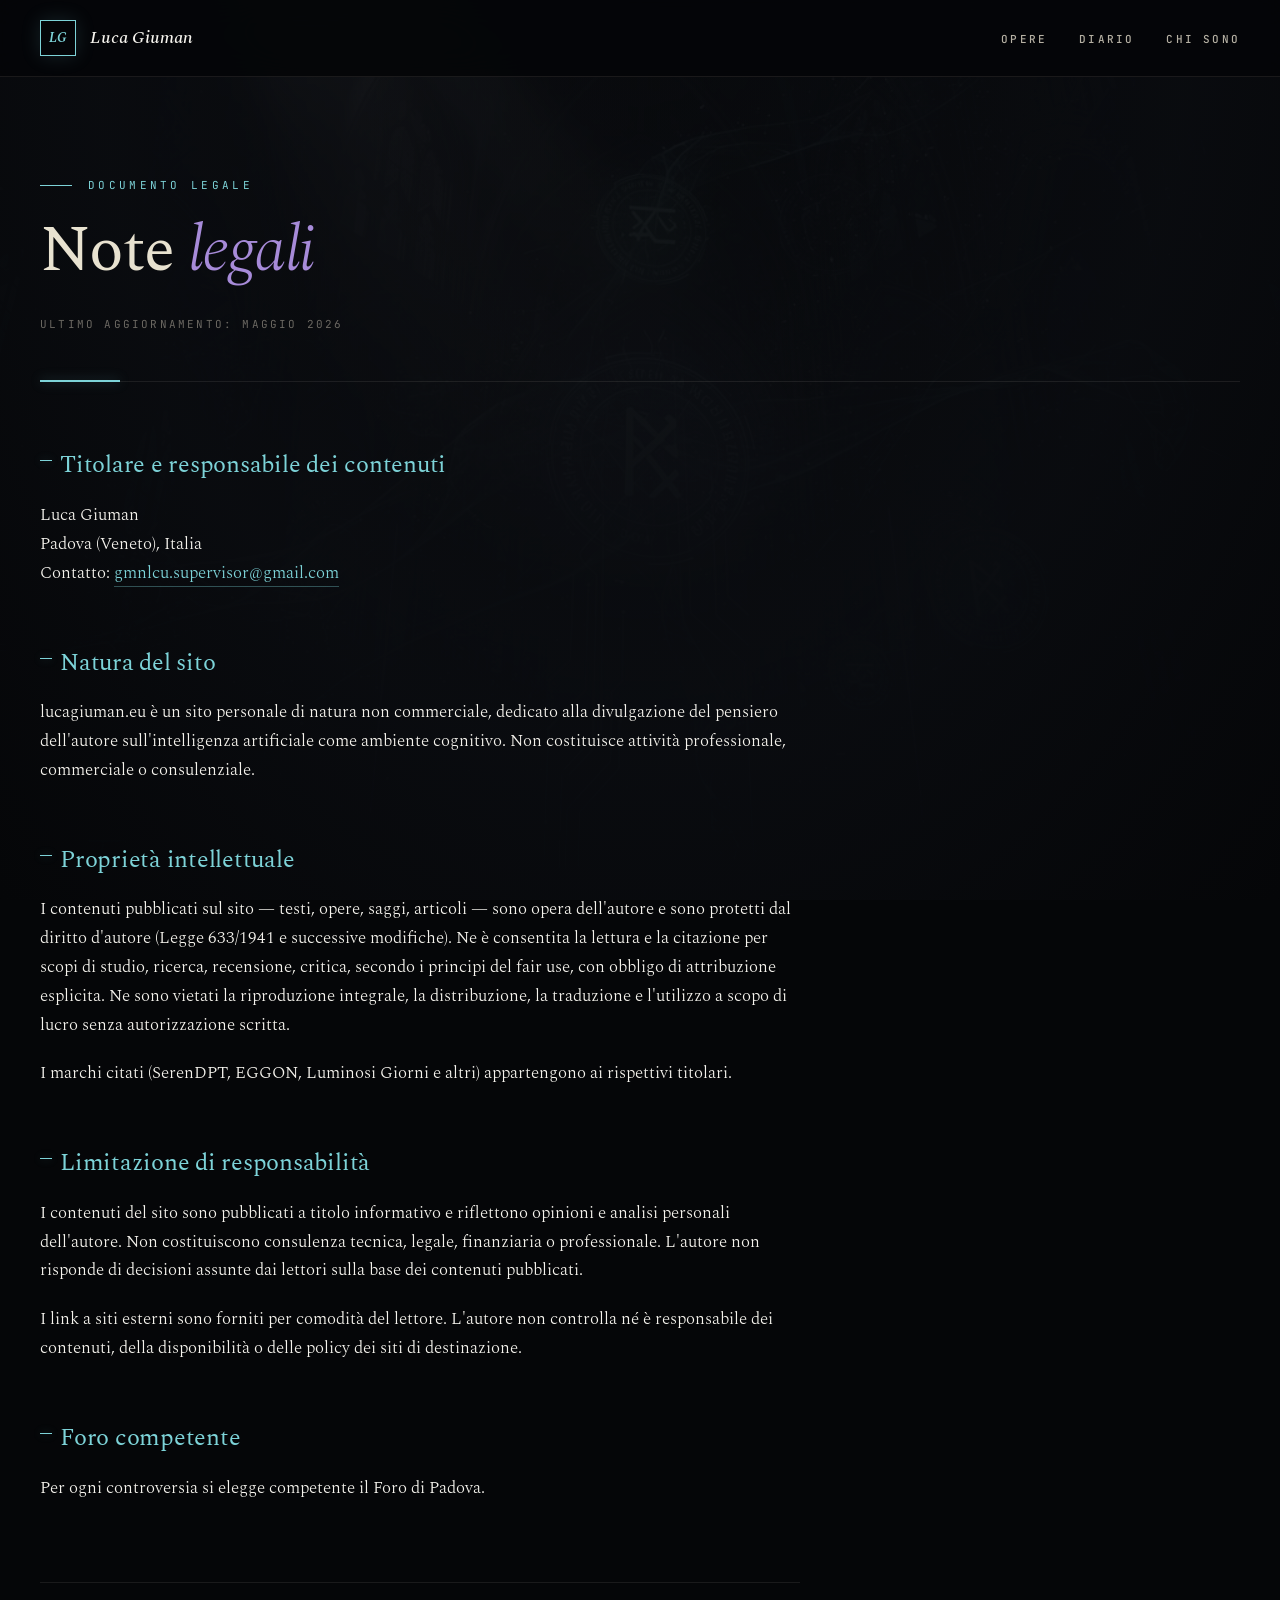
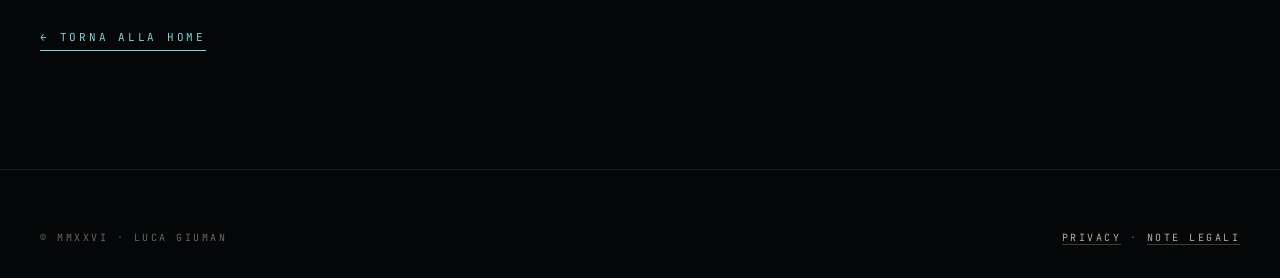
==== note-legali/index.html @ 7ae71846 "Initial deploy" ====
<!DOCTYPE html>
<html lang="it">
<head>
<meta charset="UTF-8">
<meta name="viewport" content="width=device-width, initial-scale=1.0">
<title>Note <em>legali</em> — Luca Giuman</title>
<meta name="description" content="Documento legale — Note <em>legali</em> del sito personale di Luca Giuman.">
<meta name="robots" content="index, follow">
<link rel="canonical" href="https://lucagiuman.eu/note-legali/">

<meta property="og:type" content="article">
<meta property="og:url" content="https://lucagiuman.eu/note-legali/">
<meta property="og:title" content="Note <em>legali</em> — Luca Giuman">
<meta property="og:description" content="Documento legale — Note <em>legali</em> del sito personale di Luca Giuman.">
<meta property="og:image" content="https://lucagiuman.eu/assets/og-image.png">
<meta property="og:locale" content="it_IT">
<meta property="og:site_name" content="Luca Giuman">

<meta name="twitter:card" content="summary_large_image">
<meta name="twitter:title" content="Note <em>legali</em> — Luca Giuman">
<meta name="twitter:description" content="Documento legale — Note <em>legali</em> del sito personale di Luca Giuman.">
<meta name="twitter:image" content="https://lucagiuman.eu/assets/og-image.png">

<link rel="icon" type="image/x-icon" href="/assets/favicon.ico">
<link rel="icon" type="image/png" sizes="16x16" href="/assets/favicon-16x16.png">
<link rel="icon" type="image/png" sizes="32x32" href="/assets/favicon-32x32.png">
<link rel="apple-touch-icon" sizes="180x180" href="/assets/apple-touch-icon.png">

<link rel="preconnect" href="https://fonts.googleapis.com">
<link rel="preconnect" href="https://fonts.gstatic.com" crossorigin>
<link href="https://fonts.googleapis.com/css2?family=Spectral:ital,wght@0,300;0,400;0,500;0,600;1,300;1,400&family=Inter:wght@300;400;500&family=JetBrains+Mono:wght@400;500&display=swap" rel="stylesheet">

<style>
  :root {
    --bg-deepest: #050608;
    --bg: #0A0C10;
    --text: #F5F3ED;
    --text-muted: #B5B0A3;
    --text-faint: #6B6862;
    --text-faintest: #3D3B36;
    --border: rgba(180, 175, 160, 0.12);
    --border-strong: rgba(180, 175, 160, 0.25);
    --accent-cyan: #7DD3D8;
    --accent-violet: #A78BD9;
    --accent-cyan-dim: rgba(125, 211, 216, 0.35);
    --accent-violet-dim: rgba(167, 139, 217, 0.3);
    --moonlight: #E8E2D0;
    --serif: 'Spectral', Georgia, serif;
    --sans: 'Inter', -apple-system, BlinkMacSystemFont, sans-serif;
    --mono: 'JetBrains Mono', monospace;
    --max-width: 1320px;
  }
  * { box-sizing: border-box; margin: 0; padding: 0; }
  html { scroll-behavior: smooth; }
  body {
    font-family: var(--sans);
    background: var(--bg-deepest);
    color: var(--text);
    line-height: 1.6;
    font-weight: 400;
    -webkit-font-smoothing: antialiased;
    overflow-x: hidden;
    position: relative;
    min-height: 100vh;
  }
  .bg-image {
    position: fixed;
    top: 0; left: 0; right: 0; bottom: 0;
    background-image: url("/assets/sfondo.jpg");
    background-size: cover;
    background-position: center;
    background-attachment: fixed;
    z-index: 0;
    opacity: 0.4;
    filter: contrast(0.95) brightness(0.8);
  }
  .bg-veil {
    position: fixed;
    top: 0; left: 0; right: 0; bottom: 0;
    background:
      radial-gradient(ellipse at top, rgba(10,12,16,0.4) 0%, rgba(10,12,16,0.9) 60%, rgba(5,6,8,0.97) 100%),
      linear-gradient(180deg, rgba(5,6,8,0.5) 0%, rgba(5,6,8,0.8) 100%);
    z-index: 1;
    pointer-events: none;
  }
  header, main { position: relative; z-index: 10; }
  header {
    position: sticky;
    top: 0;
    z-index: 100;
    background: rgba(5,6,8,0.92);
    backdrop-filter: blur(16px) saturate(140%);
    border-bottom: 1px solid var(--border);
  }
  .header-inner {
    max-width: var(--max-width);
    margin: 0 auto;
    padding: 20px 40px;
    display: flex;
    justify-content: space-between;
    align-items: center;
  }
  .brand {
    font-family: var(--serif);
    font-size: 18px;
    font-weight: 500;
    cursor: pointer;
    text-decoration: none;
    color: var(--text);
    display: flex;
    align-items: center;
    font-style: italic;
  }
  .brand-mark {
    display: inline-flex;
    width: 36px;
    height: 36px;
    background: transparent;
    border: 1px solid var(--accent-cyan);
    color: var(--accent-cyan);
    text-align: center;
    align-items: center;
    justify-content: center;
    font-family: var(--serif);
    font-size: 14px;
    font-weight: 600;
    font-style: italic;
    margin-right: 14px;
    box-shadow: 0 0 20px rgba(125, 211, 216, 0.15);
  }
  nav ul {
    list-style: none;
    display: flex;
    gap: 32px;
    align-items: center;
  }
  nav a {
    font-family: var(--mono);
    font-size: 11px;
    color: var(--text-muted);
    text-decoration: none;
    font-weight: 500;
    text-transform: uppercase;
    letter-spacing: 0.2em;
    transition: color 0.3s;
  }
  nav a:hover, nav a.current { color: var(--accent-cyan); }
  .container {
    max-width: var(--max-width);
    margin: 0 auto;
    padding: 0 40px;
  }
  .legal-page {
    padding: 100px 0 120px;
    min-height: calc(100vh - 200px);
  }
  .legal-header {
    padding-bottom: 48px;
    margin-bottom: 64px;
    border-bottom: 1px solid var(--border);
    position: relative;
  }
  .legal-header::after {
    content: '';
    position: absolute;
    bottom: -1px;
    left: 0;
    width: 80px;
    height: 2px;
    background: var(--accent-cyan);
    box-shadow: 0 0 12px var(--accent-cyan-dim);
  }
  .section-eyebrow {
    font-family: var(--mono);
    font-size: 11px;
    text-transform: uppercase;
    letter-spacing: 0.3em;
    color: var(--accent-cyan);
    display: flex;
    align-items: center;
    gap: 16px;
    margin-bottom: 24px;
  }
  .section-eyebrow::before {
    content: '';
    width: 32px;
    height: 1px;
    background: var(--accent-cyan);
  }
  h1.legal-title {
    font-family: var(--serif);
    font-size: clamp(40px, 5vw, 72px);
    font-weight: 400;
    letter-spacing: -0.025em;
    line-height: 1.02;
    color: var(--moonlight);
  }
  h1.legal-title em {
    font-style: italic;
    font-weight: 300;
    color: var(--accent-violet);
  }
  .legal-update {
    font-family: var(--mono);
    font-size: 11px;
    text-transform: uppercase;
    letter-spacing: 0.2em;
    color: var(--text-faint);
    margin-top: 32px;
  }
  .legal-content {
    max-width: 760px;
  }
  .legal-content h2 {
    font-family: var(--serif);
    font-size: 24px;
    font-weight: 400;
    color: var(--accent-cyan);
    margin: 56px 0 16px;
    letter-spacing: -0.01em;
    padding-left: 20px;
    position: relative;
  }
  .legal-content h2:first-of-type { margin-top: 0; }
  .legal-content h2::before {
    content: '';
    position: absolute;
    left: 0;
    top: 14px;
    width: 12px;
    height: 1px;
    background: var(--accent-cyan);
    box-shadow: 0 0 8px var(--accent-cyan-dim);
  }
  .legal-content p {
    font-family: var(--serif);
    font-size: 17px;
    line-height: 1.7;
    margin-bottom: 20px;
    color: var(--text);
    font-weight: 300;
  }
  .legal-content a {
    color: var(--accent-cyan);
    text-decoration: none;
    border-bottom: 1px solid var(--accent-cyan-dim);
    transition: all 0.3s;
  }
  .legal-content a:hover {
    border-bottom-color: var(--accent-cyan);
  }
  .legal-back {
    margin-top: 80px;
    padding-top: 40px;
    border-top: 1px solid var(--border);
  }
  .legal-back a {
    font-family: var(--mono);
    font-size: 11px;
    text-transform: uppercase;
    letter-spacing: 0.25em;
    color: var(--accent-cyan);
    text-decoration: none;
    padding-bottom: 6px;
    border-bottom: 1px solid var(--accent-cyan);
  }
  footer {
    background: var(--bg-deepest);
    padding: 60px 0 32px;
    border-top: 1px solid var(--border);
    position: relative;
    z-index: 10;
  }
  .footer-inner {
    max-width: var(--max-width);
    margin: 0 auto;
    padding: 0 40px;
    display: flex;
    justify-content: space-between;
    flex-wrap: wrap;
    gap: 16px;
    font-family: var(--mono);
    font-size: 10px;
    text-transform: uppercase;
    letter-spacing: 0.25em;
    color: var(--text-faint);
  }
  .footer-inner a {
    color: var(--text-muted);
    text-decoration: none;
    border-bottom: 1px solid var(--text-faintest);
  }
  .footer-inner a:hover { color: var(--accent-cyan); }
  .skip-link {
    position: absolute;
    top: -100px;
    left: 0;
    background: var(--bg-deepest);
    color: var(--accent-cyan);
    padding: 12px 20px;
    z-index: 1000;
    border: 1px solid var(--accent-cyan);
    font-family: var(--mono);
    font-size: 12px;
    text-decoration: none;
    transition: top 0.2s;
  }
  .skip-link:focus { top: 16px; left: 16px; }
  @media (max-width: 768px) {
    .container { padding: 0 24px; }
    .header-inner { padding: 20px 24px; }
    nav ul { display: none; }
    nav .nav-back { display: flex; }
    h1.legal-title { font-size: 36px; }
  }
</style>
</head>
<body>

<a href="#main" class="skip-link">Salta al contenuto principale</a>

<div class="bg-image" aria-hidden="true" role="presentation"></div>
<div class="bg-veil" aria-hidden="true" role="presentation"></div>

<header>
  <div class="header-inner">
    <a class="brand" href="/">
      <span class="brand-mark">LG</span>Luca Giuman
    </a>
    <nav aria-label="Navigazione principale">
      <ul>
        <li><a href="/#opere">Opere</a></li>
        <li><a href="/#diario">Diario</a></li>
        <li><a href="/#about">Chi sono</a></li>
      </ul>
    </nav>
  </div>
</header>

<main id="main">
<article class="legal-page">
  <div class="container">
    <div class="legal-header">
      <div class="section-eyebrow">Documento legale</div>
      <h1 class="legal-title">Note <em>legali</em></h1>
      <div class="legal-update">Ultimo aggiornamento: maggio 2026</div>
    </div>
    <div class="legal-content">
      <h2>Titolare e responsabile dei contenuti</h2>
<p>Luca Giuman<br>Padova (Veneto), Italia<br>Contatto: <a href="mailto:gmnlcu.supervisor@gmail.com">gmnlcu.supervisor@gmail.com</a></p>

<h2>Natura del sito</h2>
<p>lucagiuman.eu è un sito personale di natura non commerciale, dedicato alla divulgazione del pensiero dell'autore sull'intelligenza artificiale come ambiente cognitivo. Non costituisce attività professionale, commerciale o consulenziale.</p>

<h2>Proprietà intellettuale</h2>
<p>I contenuti pubblicati sul sito — testi, opere, saggi, articoli — sono opera dell'autore e sono protetti dal diritto d'autore (Legge 633/1941 e successive modifiche). Ne è consentita la lettura e la citazione per scopi di studio, ricerca, recensione, critica, secondo i principi del fair use, con obbligo di attribuzione esplicita. Ne sono vietati la riproduzione integrale, la distribuzione, la traduzione e l'utilizzo a scopo di lucro senza autorizzazione scritta.</p>

<p>I marchi citati (SerenDPT, EGGON, Luminosi Giorni e altri) appartengono ai rispettivi titolari.</p>

<h2>Limitazione di responsabilità</h2>
<p>I contenuti del sito sono pubblicati a titolo informativo e riflettono opinioni e analisi personali dell'autore. Non costituiscono consulenza tecnica, legale, finanziaria o professionale. L'autore non risponde di decisioni assunte dai lettori sulla base dei contenuti pubblicati.</p>

<p>I link a siti esterni sono forniti per comodità del lettore. L'autore non controlla né è responsabile dei contenuti, della disponibilità o delle policy dei siti di destinazione.</p>

<h2>Foro competente</h2>
<p>Per ogni controversia si elegge competente il Foro di Padova.</p>
      <div class="legal-back">
        <a href="/">← Torna alla home</a>
      </div>
    </div>
  </div>
</article>
</main>

<footer>
  <div class="footer-inner">
    <div>© MMXXVI · Luca Giuman</div>
    <div><a href="/privacy/">Privacy</a> · <a href="/note-legali/">Note legali</a></div>
  </div>
</footer>

<script defer src='https://static.cloudflareinsights.com/beacon.min.js' data-cf-beacon='{"token": "CF_TOKEN_PLACEHOLDER"}'></script>
</body>
</html>
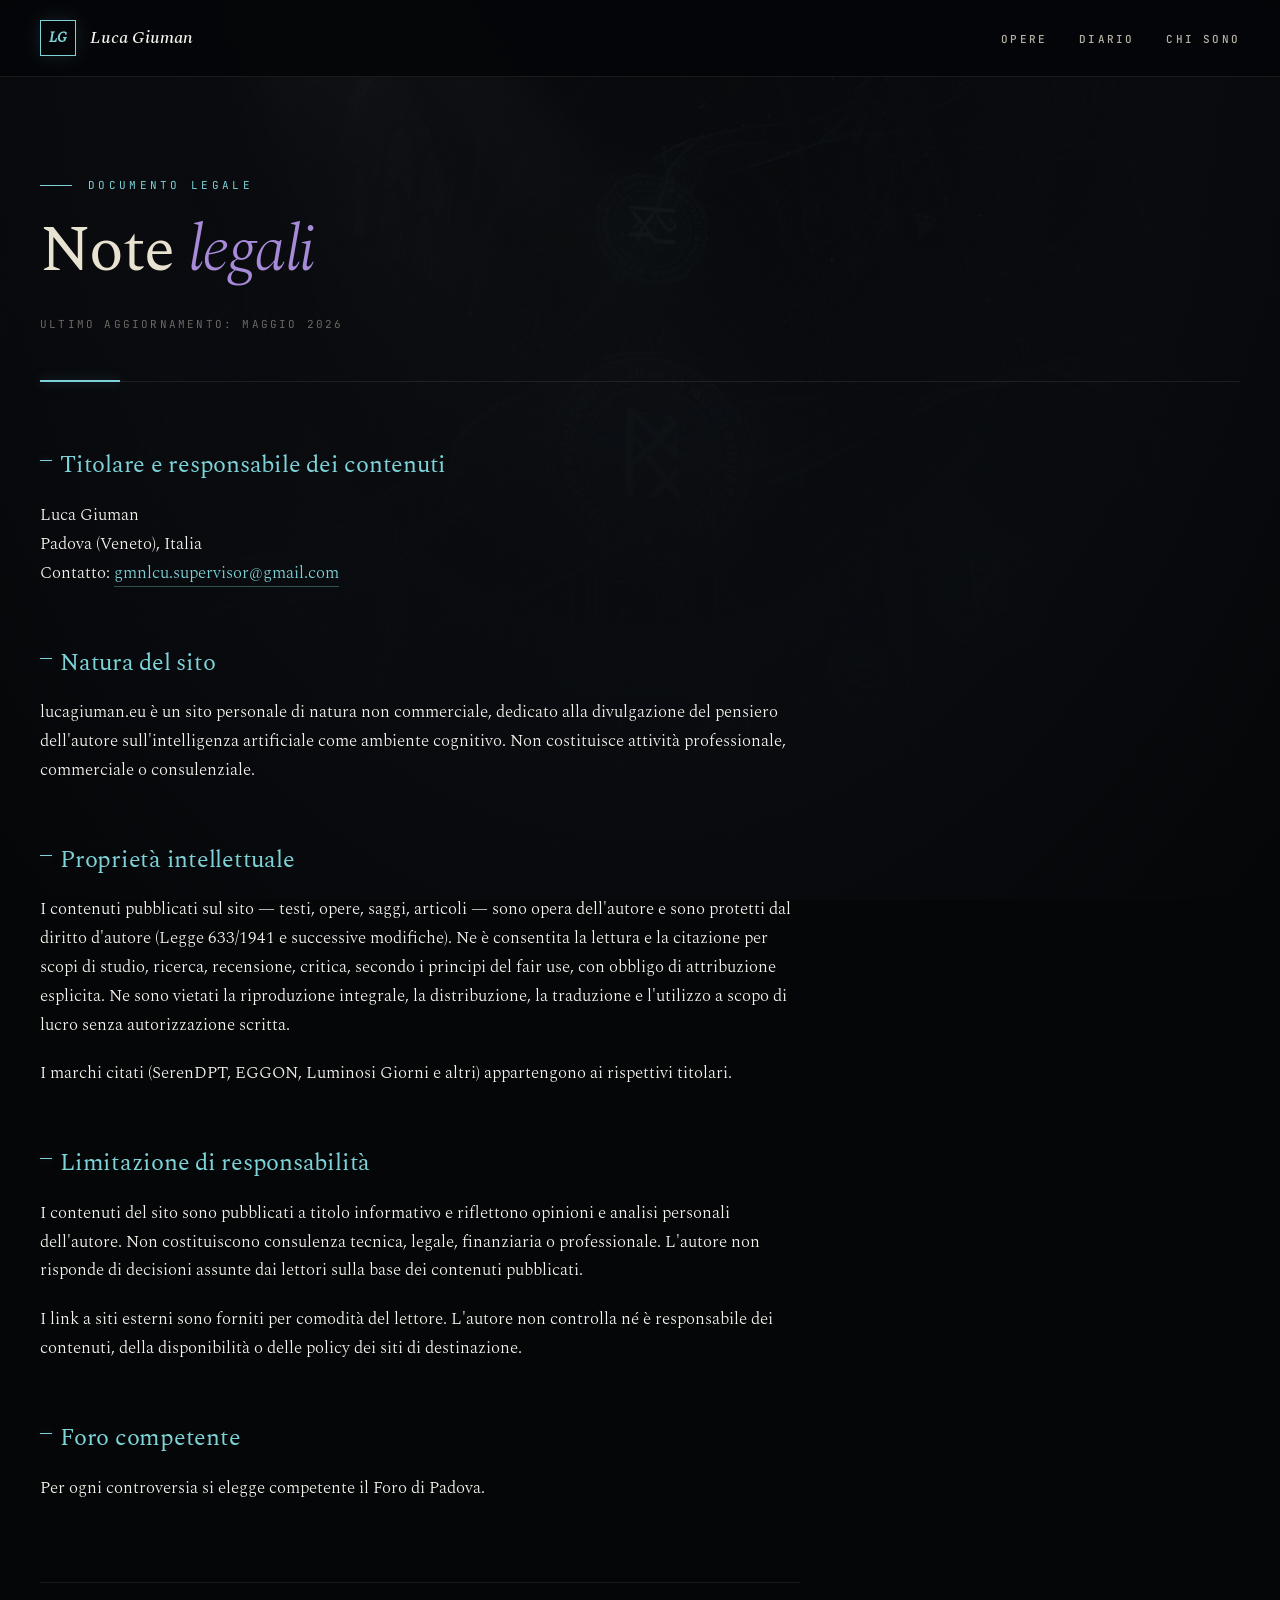
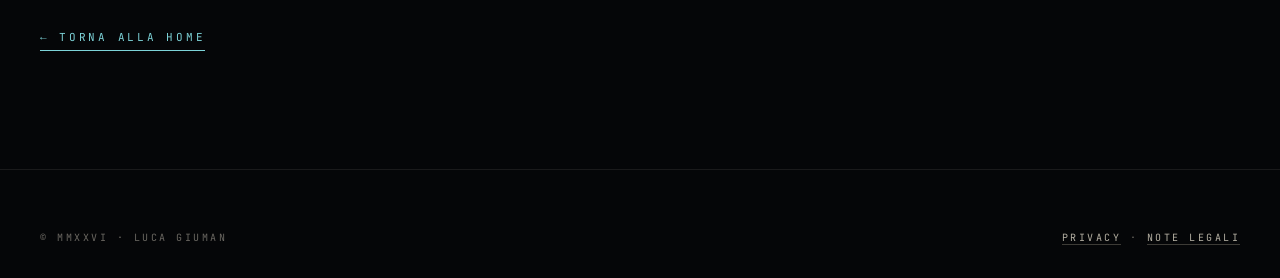
==== commit a8c058f1: "Update per fonts self-hosted" ====
--- a/note-legali/index.html
+++ b/note-legali/index.html
@@ -26,9 +26,9 @@
 <link rel="icon" type="image/png" sizes="32x32" href="/assets/favicon-32x32.png">
 <link rel="apple-touch-icon" sizes="180x180" href="/assets/apple-touch-icon.png">
 
-<link rel="preconnect" href="https://fonts.googleapis.com">
-<link rel="preconnect" href="https://fonts.gstatic.com" crossorigin>
-<link href="https://fonts.googleapis.com/css2?family=Spectral:ital,wght@0,300;0,400;0,500;0,600;1,300;1,400&family=Inter:wght@300;400;500&family=JetBrains+Mono:wght@400;500&display=swap" rel="stylesheet">
+<link rel="stylesheet" href="/assets/fonts/fonts.css">
+<link rel="preload" href="/assets/fonts/spectral-400.woff2" as="font" type="font/woff2" crossorigin>
+<link rel="preload" href="/assets/fonts/inter-400.woff2" as="font" type="font/woff2" crossorigin>
 
 <style>
   :root {
@@ -63,6 +63,8 @@
     position: relative;
     min-height: 100vh;
   }
+  html { overflow-x: hidden; max-width: 100%; }
+  img { max-width: 100%; height: auto; }
   .bg-image {
     position: fixed;
     top: 0; left: 0; right: 0; bottom: 0;
@@ -306,12 +308,41 @@
     transition: top 0.2s;
   }
   .skip-link:focus { top: 16px; left: 16px; }
+  /* ---------- RESPONSIVE BREAKPOINTS ---------- */
+  @media (max-width: 1024px) {
+    .container { padding: 0 28px; }
+  }
+
   @media (max-width: 768px) {
-    .container { padding: 0 24px; }
-    .header-inner { padding: 20px 24px; }
-    nav ul { display: none; }
-    nav .nav-back { display: flex; }
-    h1.legal-title { font-size: 36px; }
+    .container { padding: 0 28px; }
+    .header-inner { padding: 18px 28px; }
+    .legal-page { padding: 80px 0 100px; }
+    nav ul { gap: 20px; }
+    nav a { font-size: 10px; letter-spacing: 0.15em; }
+    h1.legal-title { font-size: clamp(32px, 8vw, 48px); }
+    .legal-content h2 { font-size: 21px; }
+    .legal-content p { font-size: 16px; }
+  }
+
+  @media (max-width: 560px) {
+    .container { padding: 0 20px; }
+    .header-inner { padding: 16px 20px; flex-wrap: wrap; gap: 12px; }
+    .brand { font-size: 16px; }
+    .brand-mark { width: 32px; height: 32px; font-size: 13px; margin-right: 10px; }
+    nav ul { gap: 16px; flex-wrap: wrap; }
+    nav a { font-size: 9px; }
+    .legal-page { padding: 60px 0 80px; }
+    .legal-header { padding-bottom: 36px; margin-bottom: 48px; }
+    .legal-content h2 { font-size: 20px; margin: 40px 0 14px; }
+  }
+
+  @media (max-width: 380px) {
+    .container { padding: 0 16px; }
+    .header-inner { padding: 14px 16px; }
+    .brand { font-size: 14px; }
+    nav ul { gap: 12px; }
+    nav a { font-size: 8px; letter-spacing: 0.1em; }
+    .legal-content p { font-size: 15px; }
   }
 </style>
 </head>
@@ -379,6 +410,5 @@
   </div>
 </footer>
 
-<script defer src='https://static.cloudflareinsights.com/beacon.min.js' data-cf-beacon='{"token": "CF_TOKEN_PLACEHOLDER"}'></script>
 </body>
 </html>
--- a/assets/fonts/fonts.css
+++ b/assets/fonts/fonts.css
@@ -0,0 +1,309 @@
+/* lucagiuman.eu — caratteri tipografici self-hosted
+ *
+ * Spectral, Inter, JetBrains Mono, ospitati su questo dominio.
+ * Nessuna chiamata a CDN o servizi di terze parti: nessun indirizzo IP
+ * del visitatore raggiunge un fornitore esterno per caricare i font.
+ *
+ * Sorgente dei file: repo upstream github.com/google/fonts (licenza OFL 1.1,
+ * copia in questa cartella). Sottoinsiemi 'latin' e 'latin-ext' con gli stessi
+ * intervalli Unicode serviti in precedenza dal CDN, per non alterare la resa.
+ * I file '-ext' si scaricano solo se la pagina contiene caratteri di
+ * quell'intervallo: per un testo italiano non vengono richiesti.
+ *
+ * Aggiornato: 17 agosto 2026
+ */
+
+/* ---------- Spectral ---------- */
+
+@font-face {
+  font-family: 'Spectral';
+  font-style: normal;
+  font-weight: 300;
+  font-display: swap;
+  src: url('/assets/fonts/spectral-300-ext.woff2') format('woff2');
+  unicode-range: U+0100-02BA, U+02BD-02C5, U+02C7-02CC, U+02CE-02D7, U+02DD-02FF,
+                 U+0304, U+0308, U+0329, U+1D00-1DBF, U+1E00-1E9F, U+1EF2-1EFF,
+                 U+2020, U+20A0-20AB, U+20AD-20C0, U+2113, U+2C60-2C7F, U+A720-A7FF;
+}
+
+@font-face {
+  font-family: 'Spectral';
+  font-style: normal;
+  font-weight: 300;
+  font-display: swap;
+  src: url('/assets/fonts/spectral-300.woff2') format('woff2');
+  unicode-range: U+0000-00FF, U+0131, U+0152-0153, U+02BB-02BC, U+02C6, U+02DA, U+02DC,
+                 U+0304, U+0308, U+0329, U+2000-206F, U+2074, U+20AC, U+2122,
+                 U+2191, U+2193, U+2212, U+2215, U+FEFF, U+FFFD;
+}
+
+@font-face {
+  font-family: 'Spectral';
+  font-style: italic;
+  font-weight: 300;
+  font-display: swap;
+  src: url('/assets/fonts/spectral-300-italic-ext.woff2') format('woff2');
+  unicode-range: U+0100-02BA, U+02BD-02C5, U+02C7-02CC, U+02CE-02D7, U+02DD-02FF,
+                 U+0304, U+0308, U+0329, U+1D00-1DBF, U+1E00-1E9F, U+1EF2-1EFF,
+                 U+2020, U+20A0-20AB, U+20AD-20C0, U+2113, U+2C60-2C7F, U+A720-A7FF;
+}
+
+@font-face {
+  font-family: 'Spectral';
+  font-style: italic;
+  font-weight: 300;
+  font-display: swap;
+  src: url('/assets/fonts/spectral-300-italic.woff2') format('woff2');
+  unicode-range: U+0000-00FF, U+0131, U+0152-0153, U+02BB-02BC, U+02C6, U+02DA, U+02DC,
+                 U+0304, U+0308, U+0329, U+2000-206F, U+2074, U+20AC, U+2122,
+                 U+2191, U+2193, U+2212, U+2215, U+FEFF, U+FFFD;
+}
+
+@font-face {
+  font-family: 'Spectral';
+  font-style: normal;
+  font-weight: 400;
+  font-display: swap;
+  src: url('/assets/fonts/spectral-400-ext.woff2') format('woff2');
+  unicode-range: U+0100-02BA, U+02BD-02C5, U+02C7-02CC, U+02CE-02D7, U+02DD-02FF,
+                 U+0304, U+0308, U+0329, U+1D00-1DBF, U+1E00-1E9F, U+1EF2-1EFF,
+                 U+2020, U+20A0-20AB, U+20AD-20C0, U+2113, U+2C60-2C7F, U+A720-A7FF;
+}
+
+@font-face {
+  font-family: 'Spectral';
+  font-style: normal;
+  font-weight: 400;
+  font-display: swap;
+  src: url('/assets/fonts/spectral-400.woff2') format('woff2');
+  unicode-range: U+0000-00FF, U+0131, U+0152-0153, U+02BB-02BC, U+02C6, U+02DA, U+02DC,
+                 U+0304, U+0308, U+0329, U+2000-206F, U+2074, U+20AC, U+2122,
+                 U+2191, U+2193, U+2212, U+2215, U+FEFF, U+FFFD;
+}
+
+@font-face {
+  font-family: 'Spectral';
+  font-style: italic;
+  font-weight: 400;
+  font-display: swap;
+  src: url('/assets/fonts/spectral-400-italic-ext.woff2') format('woff2');
+  unicode-range: U+0100-02BA, U+02BD-02C5, U+02C7-02CC, U+02CE-02D7, U+02DD-02FF,
+                 U+0304, U+0308, U+0329, U+1D00-1DBF, U+1E00-1E9F, U+1EF2-1EFF,
+                 U+2020, U+20A0-20AB, U+20AD-20C0, U+2113, U+2C60-2C7F, U+A720-A7FF;
+}
+
+@font-face {
+  font-family: 'Spectral';
+  font-style: italic;
+  font-weight: 400;
+  font-display: swap;
+  src: url('/assets/fonts/spectral-400-italic.woff2') format('woff2');
+  unicode-range: U+0000-00FF, U+0131, U+0152-0153, U+02BB-02BC, U+02C6, U+02DA, U+02DC,
+                 U+0304, U+0308, U+0329, U+2000-206F, U+2074, U+20AC, U+2122,
+                 U+2191, U+2193, U+2212, U+2215, U+FEFF, U+FFFD;
+}
+
+@font-face {
+  font-family: 'Spectral';
+  font-style: normal;
+  font-weight: 500;
+  font-display: swap;
+  src: url('/assets/fonts/spectral-500-ext.woff2') format('woff2');
+  unicode-range: U+0100-02BA, U+02BD-02C5, U+02C7-02CC, U+02CE-02D7, U+02DD-02FF,
+                 U+0304, U+0308, U+0329, U+1D00-1DBF, U+1E00-1E9F, U+1EF2-1EFF,
+                 U+2020, U+20A0-20AB, U+20AD-20C0, U+2113, U+2C60-2C7F, U+A720-A7FF;
+}
+
+@font-face {
+  font-family: 'Spectral';
+  font-style: normal;
+  font-weight: 500;
+  font-display: swap;
+  src: url('/assets/fonts/spectral-500.woff2') format('woff2');
+  unicode-range: U+0000-00FF, U+0131, U+0152-0153, U+02BB-02BC, U+02C6, U+02DA, U+02DC,
+                 U+0304, U+0308, U+0329, U+2000-206F, U+2074, U+20AC, U+2122,
+                 U+2191, U+2193, U+2212, U+2215, U+FEFF, U+FFFD;
+}
+
+@font-face {
+  font-family: 'Spectral';
+  font-style: italic;
+  font-weight: 500;
+  font-display: swap;
+  src: url('/assets/fonts/spectral-500-italic-ext.woff2') format('woff2');
+  unicode-range: U+0100-02BA, U+02BD-02C5, U+02C7-02CC, U+02CE-02D7, U+02DD-02FF,
+                 U+0304, U+0308, U+0329, U+1D00-1DBF, U+1E00-1E9F, U+1EF2-1EFF,
+                 U+2020, U+20A0-20AB, U+20AD-20C0, U+2113, U+2C60-2C7F, U+A720-A7FF;
+}
+
+@font-face {
+  font-family: 'Spectral';
+  font-style: italic;
+  font-weight: 500;
+  font-display: swap;
+  src: url('/assets/fonts/spectral-500-italic.woff2') format('woff2');
+  unicode-range: U+0000-00FF, U+0131, U+0152-0153, U+02BB-02BC, U+02C6, U+02DA, U+02DC,
+                 U+0304, U+0308, U+0329, U+2000-206F, U+2074, U+20AC, U+2122,
+                 U+2191, U+2193, U+2212, U+2215, U+FEFF, U+FFFD;
+}
+
+@font-face {
+  font-family: 'Spectral';
+  font-style: normal;
+  font-weight: 600;
+  font-display: swap;
+  src: url('/assets/fonts/spectral-600-ext.woff2') format('woff2');
+  unicode-range: U+0100-02BA, U+02BD-02C5, U+02C7-02CC, U+02CE-02D7, U+02DD-02FF,
+                 U+0304, U+0308, U+0329, U+1D00-1DBF, U+1E00-1E9F, U+1EF2-1EFF,
+                 U+2020, U+20A0-20AB, U+20AD-20C0, U+2113, U+2C60-2C7F, U+A720-A7FF;
+}
+
+@font-face {
+  font-family: 'Spectral';
+  font-style: normal;
+  font-weight: 600;
+  font-display: swap;
+  src: url('/assets/fonts/spectral-600.woff2') format('woff2');
+  unicode-range: U+0000-00FF, U+0131, U+0152-0153, U+02BB-02BC, U+02C6, U+02DA, U+02DC,
+                 U+0304, U+0308, U+0329, U+2000-206F, U+2074, U+20AC, U+2122,
+                 U+2191, U+2193, U+2212, U+2215, U+FEFF, U+FFFD;
+}
+
+
+/* ---------- Inter ---------- */
+
+@font-face {
+  font-family: 'Inter';
+  font-style: normal;
+  font-weight: 300;
+  font-display: swap;
+  src: url('/assets/fonts/inter-300-ext.woff2') format('woff2');
+  unicode-range: U+0100-02BA, U+02BD-02C5, U+02C7-02CC, U+02CE-02D7, U+02DD-02FF,
+                 U+0304, U+0308, U+0329, U+1D00-1DBF, U+1E00-1E9F, U+1EF2-1EFF,
+                 U+2020, U+20A0-20AB, U+20AD-20C0, U+2113, U+2C60-2C7F, U+A720-A7FF;
+}
+
+@font-face {
+  font-family: 'Inter';
+  font-style: normal;
+  font-weight: 300;
+  font-display: swap;
+  src: url('/assets/fonts/inter-300.woff2') format('woff2');
+  unicode-range: U+0000-00FF, U+0131, U+0152-0153, U+02BB-02BC, U+02C6, U+02DA, U+02DC,
+                 U+0304, U+0308, U+0329, U+2000-206F, U+2074, U+20AC, U+2122,
+                 U+2191, U+2193, U+2212, U+2215, U+FEFF, U+FFFD;
+}
+
+@font-face {
+  font-family: 'Inter';
+  font-style: normal;
+  font-weight: 400;
+  font-display: swap;
+  src: url('/assets/fonts/inter-400-ext.woff2') format('woff2');
+  unicode-range: U+0100-02BA, U+02BD-02C5, U+02C7-02CC, U+02CE-02D7, U+02DD-02FF,
+                 U+0304, U+0308, U+0329, U+1D00-1DBF, U+1E00-1E9F, U+1EF2-1EFF,
+                 U+2020, U+20A0-20AB, U+20AD-20C0, U+2113, U+2C60-2C7F, U+A720-A7FF;
+}
+
+@font-face {
+  font-family: 'Inter';
+  font-style: normal;
+  font-weight: 400;
+  font-display: swap;
+  src: url('/assets/fonts/inter-400.woff2') format('woff2');
+  unicode-range: U+0000-00FF, U+0131, U+0152-0153, U+02BB-02BC, U+02C6, U+02DA, U+02DC,
+                 U+0304, U+0308, U+0329, U+2000-206F, U+2074, U+20AC, U+2122,
+                 U+2191, U+2193, U+2212, U+2215, U+FEFF, U+FFFD;
+}
+
+@font-face {
+  font-family: 'Inter';
+  font-style: normal;
+  font-weight: 500;
+  font-display: swap;
+  src: url('/assets/fonts/inter-500-ext.woff2') format('woff2');
+  unicode-range: U+0100-02BA, U+02BD-02C5, U+02C7-02CC, U+02CE-02D7, U+02DD-02FF,
+                 U+0304, U+0308, U+0329, U+1D00-1DBF, U+1E00-1E9F, U+1EF2-1EFF,
+                 U+2020, U+20A0-20AB, U+20AD-20C0, U+2113, U+2C60-2C7F, U+A720-A7FF;
+}
+
+@font-face {
+  font-family: 'Inter';
+  font-style: normal;
+  font-weight: 500;
+  font-display: swap;
+  src: url('/assets/fonts/inter-500.woff2') format('woff2');
+  unicode-range: U+0000-00FF, U+0131, U+0152-0153, U+02BB-02BC, U+02C6, U+02DA, U+02DC,
+                 U+0304, U+0308, U+0329, U+2000-206F, U+2074, U+20AC, U+2122,
+                 U+2191, U+2193, U+2212, U+2215, U+FEFF, U+FFFD;
+}
+
+@font-face {
+  font-family: 'Inter';
+  font-style: normal;
+  font-weight: 600;
+  font-display: swap;
+  src: url('/assets/fonts/inter-600-ext.woff2') format('woff2');
+  unicode-range: U+0100-02BA, U+02BD-02C5, U+02C7-02CC, U+02CE-02D7, U+02DD-02FF,
+                 U+0304, U+0308, U+0329, U+1D00-1DBF, U+1E00-1E9F, U+1EF2-1EFF,
+                 U+2020, U+20A0-20AB, U+20AD-20C0, U+2113, U+2C60-2C7F, U+A720-A7FF;
+}
+
+@font-face {
+  font-family: 'Inter';
+  font-style: normal;
+  font-weight: 600;
+  font-display: swap;
+  src: url('/assets/fonts/inter-600.woff2') format('woff2');
+  unicode-range: U+0000-00FF, U+0131, U+0152-0153, U+02BB-02BC, U+02C6, U+02DA, U+02DC,
+                 U+0304, U+0308, U+0329, U+2000-206F, U+2074, U+20AC, U+2122,
+                 U+2191, U+2193, U+2212, U+2215, U+FEFF, U+FFFD;
+}
+
+
+/* ---------- JetBrains Mono ---------- */
+
+@font-face {
+  font-family: 'JetBrains Mono';
+  font-style: normal;
+  font-weight: 400;
+  font-display: swap;
+  src: url('/assets/fonts/jetbrains-mono-400-ext.woff2') format('woff2');
+  unicode-range: U+0100-02BA, U+02BD-02C5, U+02C7-02CC, U+02CE-02D7, U+02DD-02FF,
+                 U+0304, U+0308, U+0329, U+1D00-1DBF, U+1E00-1E9F, U+1EF2-1EFF,
+                 U+2020, U+20A0-20AB, U+20AD-20C0, U+2113, U+2C60-2C7F, U+A720-A7FF;
+}
+
+@font-face {
+  font-family: 'JetBrains Mono';
+  font-style: normal;
+  font-weight: 400;
+  font-display: swap;
+  src: url('/assets/fonts/jetbrains-mono-400.woff2') format('woff2');
+  unicode-range: U+0000-00FF, U+0131, U+0152-0153, U+02BB-02BC, U+02C6, U+02DA, U+02DC,
+                 U+0304, U+0308, U+0329, U+2000-206F, U+2074, U+20AC, U+2122,
+                 U+2191, U+2193, U+2212, U+2215, U+FEFF, U+FFFD;
+}
+
+@font-face {
+  font-family: 'JetBrains Mono';
+  font-style: normal;
+  font-weight: 500;
+  font-display: swap;
+  src: url('/assets/fonts/jetbrains-mono-500-ext.woff2') format('woff2');
+  unicode-range: U+0100-02BA, U+02BD-02C5, U+02C7-02CC, U+02CE-02D7, U+02DD-02FF,
+                 U+0304, U+0308, U+0329, U+1D00-1DBF, U+1E00-1E9F, U+1EF2-1EFF,
+                 U+2020, U+20A0-20AB, U+20AD-20C0, U+2113, U+2C60-2C7F, U+A720-A7FF;
+}
+
+@font-face {
+  font-family: 'JetBrains Mono';
+  font-style: normal;
+  font-weight: 500;
+  font-display: swap;
+  src: url('/assets/fonts/jetbrains-mono-500.woff2') format('woff2');
+  unicode-range: U+0000-00FF, U+0131, U+0152-0153, U+02BB-02BC, U+02C6, U+02DA, U+02DC,
+                 U+0304, U+0308, U+0329, U+2000-206F, U+2074, U+20AC, U+2122,
+                 U+2191, U+2193, U+2212, U+2215, U+FEFF, U+FFFD;
+}
+
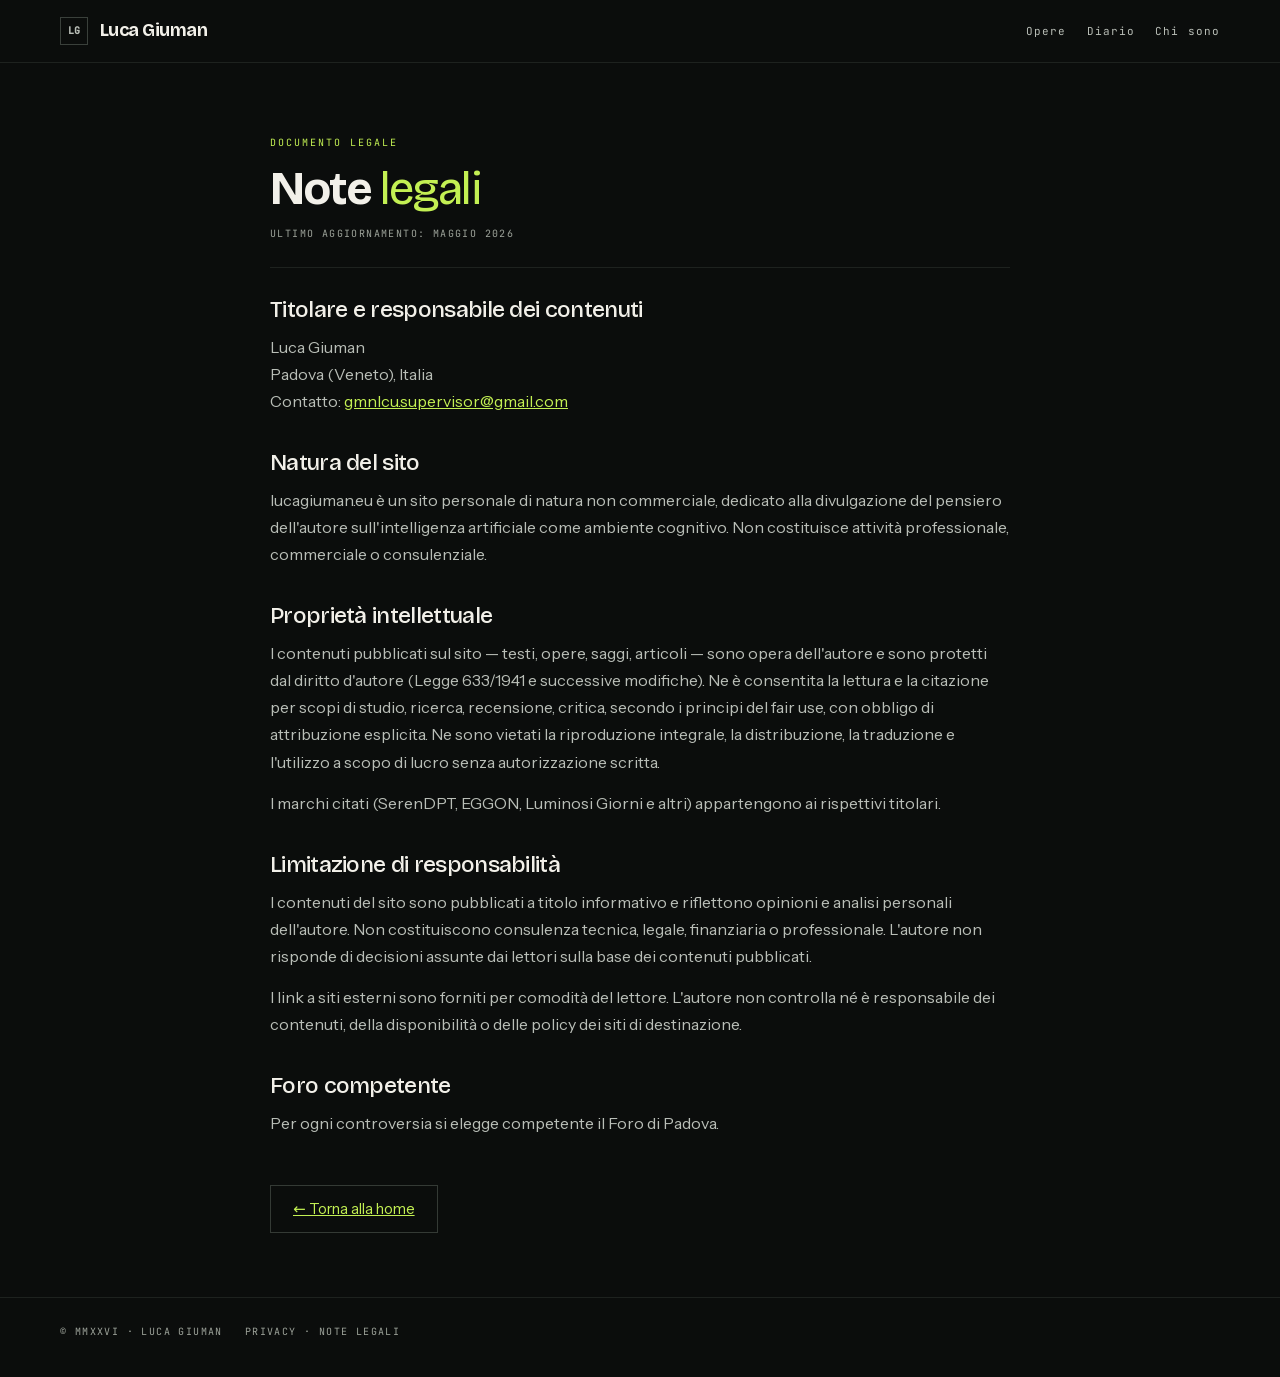
==== commit 99cebb12: "Aggiornamento layout" ====
--- a/note-legali/index.html
+++ b/note-legali/index.html
@@ -3,22 +3,22 @@
 <head>
 <meta charset="UTF-8">
 <meta name="viewport" content="width=device-width, initial-scale=1.0">
-<title>Note <em>legali</em> — Luca Giuman</title>
-<meta name="description" content="Documento legale — Note <em>legali</em> del sito personale di Luca Giuman.">
+<title>Note legali — Luca Giuman</title>
+<meta name="description" content="Documento legale — Note legali del sito personale di Luca Giuman.">
 <meta name="robots" content="index, follow">
 <link rel="canonical" href="https://lucagiuman.eu/note-legali/">
 
 <meta property="og:type" content="article">
 <meta property="og:url" content="https://lucagiuman.eu/note-legali/">
-<meta property="og:title" content="Note <em>legali</em> — Luca Giuman">
-<meta property="og:description" content="Documento legale — Note <em>legali</em> del sito personale di Luca Giuman.">
+<meta property="og:title" content="Note legali — Luca Giuman">
+<meta property="og:description" content="Documento legale — Note legali del sito personale di Luca Giuman.">
 <meta property="og:image" content="https://lucagiuman.eu/assets/og-image.png">
 <meta property="og:locale" content="it_IT">
 <meta property="og:site_name" content="Luca Giuman">
 
 <meta name="twitter:card" content="summary_large_image">
-<meta name="twitter:title" content="Note <em>legali</em> — Luca Giuman">
-<meta name="twitter:description" content="Documento legale — Note <em>legali</em> del sito personale di Luca Giuman.">
+<meta name="twitter:title" content="Note legali — Luca Giuman">
+<meta name="twitter:description" content="Documento legale — Note legali del sito personale di Luca Giuman.">
 <meta name="twitter:image" content="https://lucagiuman.eu/assets/og-image.png">
 
 <link rel="icon" type="image/x-icon" href="/assets/favicon.ico">
@@ -27,331 +27,196 @@
 <link rel="apple-touch-icon" sizes="180x180" href="/assets/apple-touch-icon.png">
 
 <link rel="stylesheet" href="/assets/fonts/fonts.css">
-<link rel="preload" href="/assets/fonts/spectral-400.woff2" as="font" type="font/woff2" crossorigin>
-<link rel="preload" href="/assets/fonts/inter-400.woff2" as="font" type="font/woff2" crossorigin>
+<link rel="preload" href="/assets/fonts/bricolage-grotesque-var.woff2" as="font" type="font/woff2" crossorigin>
+<link rel="preload" href="/assets/fonts/instrument-sans-var.woff2" as="font" type="font/woff2" crossorigin>
 
 <style>
-  :root {
-    --bg-deepest: #050608;
-    --bg: #0A0C10;
-    --text: #F5F3ED;
-    --text-muted: #B5B0A3;
-    --text-faint: #6B6862;
-    --text-faintest: #3D3B36;
-    --border: rgba(180, 175, 160, 0.12);
-    --border-strong: rgba(180, 175, 160, 0.25);
-    --accent-cyan: #7DD3D8;
-    --accent-violet: #A78BD9;
-    --accent-cyan-dim: rgba(125, 211, 216, 0.35);
-    --accent-violet-dim: rgba(167, 139, 217, 0.3);
-    --moonlight: #E8E2D0;
-    --serif: 'Spectral', Georgia, serif;
-    --sans: 'Inter', -apple-system, BlinkMacSystemFont, sans-serif;
-    --mono: 'JetBrains Mono', monospace;
-    --max-width: 1320px;
-  }
-  * { box-sizing: border-box; margin: 0; padding: 0; }
-  html { scroll-behavior: smooth; }
-  body {
-    font-family: var(--sans);
-    background: var(--bg-deepest);
-    color: var(--text);
-    line-height: 1.6;
-    font-weight: 400;
-    -webkit-font-smoothing: antialiased;
-    overflow-x: hidden;
-    position: relative;
-    min-height: 100vh;
-  }
-  html { overflow-x: hidden; max-width: 100%; }
-  img { max-width: 100%; height: auto; }
-  .bg-image {
-    position: fixed;
-    top: 0; left: 0; right: 0; bottom: 0;
-    background-image: url("/assets/sfondo.jpg");
-    background-size: cover;
-    background-position: center;
-    background-attachment: fixed;
-    z-index: 0;
-    opacity: 0.4;
-    filter: contrast(0.95) brightness(0.8);
-  }
-  .bg-veil {
-    position: fixed;
-    top: 0; left: 0; right: 0; bottom: 0;
-    background:
-      radial-gradient(ellipse at top, rgba(10,12,16,0.4) 0%, rgba(10,12,16,0.9) 60%, rgba(5,6,8,0.97) 100%),
-      linear-gradient(180deg, rgba(5,6,8,0.5) 0%, rgba(5,6,8,0.8) 100%);
-    z-index: 1;
-    pointer-events: none;
-  }
-  header, main { position: relative; z-index: 10; }
-  header {
-    position: sticky;
-    top: 0;
-    z-index: 100;
-    background: rgba(5,6,8,0.92);
-    backdrop-filter: blur(16px) saturate(140%);
-    border-bottom: 1px solid var(--border);
-  }
-  .header-inner {
-    max-width: var(--max-width);
-    margin: 0 auto;
-    padding: 20px 40px;
-    display: flex;
-    justify-content: space-between;
-    align-items: center;
-  }
-  .brand {
-    font-family: var(--serif);
-    font-size: 18px;
-    font-weight: 500;
-    cursor: pointer;
-    text-decoration: none;
-    color: var(--text);
-    display: flex;
-    align-items: center;
-    font-style: italic;
-  }
-  .brand-mark {
-    display: inline-flex;
-    width: 36px;
-    height: 36px;
-    background: transparent;
-    border: 1px solid var(--accent-cyan);
-    color: var(--accent-cyan);
-    text-align: center;
-    align-items: center;
-    justify-content: center;
-    font-family: var(--serif);
-    font-size: 14px;
-    font-weight: 600;
-    font-style: italic;
-    margin-right: 14px;
-    box-shadow: 0 0 20px rgba(125, 211, 216, 0.15);
-  }
-  nav ul {
-    list-style: none;
-    display: flex;
-    gap: 32px;
-    align-items: center;
-  }
-  nav a {
-    font-family: var(--mono);
-    font-size: 11px;
-    color: var(--text-muted);
-    text-decoration: none;
-    font-weight: 500;
-    text-transform: uppercase;
-    letter-spacing: 0.2em;
-    transition: color 0.3s;
-  }
-  nav a:hover, nav a.current { color: var(--accent-cyan); }
-  .container {
-    max-width: var(--max-width);
-    margin: 0 auto;
-    padding: 0 40px;
-  }
-  .legal-page {
-    padding: 100px 0 120px;
-    min-height: calc(100vh - 200px);
-  }
-  .legal-header {
-    padding-bottom: 48px;
-    margin-bottom: 64px;
-    border-bottom: 1px solid var(--border);
-    position: relative;
-  }
-  .legal-header::after {
-    content: '';
-    position: absolute;
-    bottom: -1px;
-    left: 0;
-    width: 80px;
-    height: 2px;
-    background: var(--accent-cyan);
-    box-shadow: 0 0 12px var(--accent-cyan-dim);
-  }
-  .section-eyebrow {
-    font-family: var(--mono);
-    font-size: 11px;
-    text-transform: uppercase;
-    letter-spacing: 0.3em;
-    color: var(--accent-cyan);
-    display: flex;
-    align-items: center;
-    gap: 16px;
-    margin-bottom: 24px;
-  }
-  .section-eyebrow::before {
-    content: '';
-    width: 32px;
-    height: 1px;
-    background: var(--accent-cyan);
-  }
-  h1.legal-title {
-    font-family: var(--serif);
-    font-size: clamp(40px, 5vw, 72px);
-    font-weight: 400;
-    letter-spacing: -0.025em;
-    line-height: 1.02;
-    color: var(--moonlight);
-  }
-  h1.legal-title em {
-    font-style: italic;
-    font-weight: 300;
-    color: var(--accent-violet);
-  }
-  .legal-update {
-    font-family: var(--mono);
-    font-size: 11px;
-    text-transform: uppercase;
-    letter-spacing: 0.2em;
-    color: var(--text-faint);
-    margin-top: 32px;
-  }
-  .legal-content {
-    max-width: 760px;
-  }
-  .legal-content h2 {
-    font-family: var(--serif);
-    font-size: 24px;
-    font-weight: 400;
-    color: var(--accent-cyan);
-    margin: 56px 0 16px;
-    letter-spacing: -0.01em;
-    padding-left: 20px;
-    position: relative;
-  }
-  .legal-content h2:first-of-type { margin-top: 0; }
-  .legal-content h2::before {
-    content: '';
-    position: absolute;
-    left: 0;
-    top: 14px;
-    width: 12px;
-    height: 1px;
-    background: var(--accent-cyan);
-    box-shadow: 0 0 8px var(--accent-cyan-dim);
-  }
-  .legal-content p {
-    font-family: var(--serif);
-    font-size: 17px;
-    line-height: 1.7;
-    margin-bottom: 20px;
-    color: var(--text);
-    font-weight: 300;
-  }
-  .legal-content a {
-    color: var(--accent-cyan);
-    text-decoration: none;
-    border-bottom: 1px solid var(--accent-cyan-dim);
-    transition: all 0.3s;
-  }
-  .legal-content a:hover {
-    border-bottom-color: var(--accent-cyan);
-  }
-  .legal-back {
-    margin-top: 80px;
-    padding-top: 40px;
-    border-top: 1px solid var(--border);
-  }
-  .legal-back a {
-    font-family: var(--mono);
-    font-size: 11px;
-    text-transform: uppercase;
-    letter-spacing: 0.25em;
-    color: var(--accent-cyan);
-    text-decoration: none;
-    padding-bottom: 6px;
-    border-bottom: 1px solid var(--accent-cyan);
-  }
-  footer {
-    background: var(--bg-deepest);
-    padding: 60px 0 32px;
-    border-top: 1px solid var(--border);
-    position: relative;
-    z-index: 10;
-  }
-  .footer-inner {
-    max-width: var(--max-width);
-    margin: 0 auto;
-    padding: 0 40px;
-    display: flex;
-    justify-content: space-between;
-    flex-wrap: wrap;
-    gap: 16px;
-    font-family: var(--mono);
-    font-size: 10px;
-    text-transform: uppercase;
-    letter-spacing: 0.25em;
-    color: var(--text-faint);
-  }
-  .footer-inner a {
-    color: var(--text-muted);
-    text-decoration: none;
-    border-bottom: 1px solid var(--text-faintest);
-  }
-  .footer-inner a:hover { color: var(--accent-cyan); }
-  .skip-link {
-    position: absolute;
-    top: -100px;
-    left: 0;
-    background: var(--bg-deepest);
-    color: var(--accent-cyan);
-    padding: 12px 20px;
-    z-index: 1000;
-    border: 1px solid var(--accent-cyan);
-    font-family: var(--mono);
-    font-size: 12px;
-    text-decoration: none;
-    transition: top 0.2s;
-  }
-  .skip-link:focus { top: 16px; left: 16px; }
-  /* ---------- RESPONSIVE BREAKPOINTS ---------- */
-  @media (max-width: 1024px) {
-    .container { padding: 0 28px; }
-  }
-
-  @media (max-width: 768px) {
-    .container { padding: 0 28px; }
-    .header-inner { padding: 18px 28px; }
-    .legal-page { padding: 80px 0 100px; }
-    nav ul { gap: 20px; }
-    nav a { font-size: 10px; letter-spacing: 0.15em; }
-    h1.legal-title { font-size: clamp(32px, 8vw, 48px); }
-    .legal-content h2 { font-size: 21px; }
-    .legal-content p { font-size: 16px; }
-  }
-
-  @media (max-width: 560px) {
-    .container { padding: 0 20px; }
-    .header-inner { padding: 16px 20px; flex-wrap: wrap; gap: 12px; }
-    .brand { font-size: 16px; }
-    .brand-mark { width: 32px; height: 32px; font-size: 13px; margin-right: 10px; }
-    nav ul { gap: 16px; flex-wrap: wrap; }
-    nav a { font-size: 9px; }
-    .legal-page { padding: 60px 0 80px; }
-    .legal-header { padding-bottom: 36px; margin-bottom: 48px; }
-    .legal-content h2 { font-size: 20px; margin: 40px 0 14px; }
-  }
-
-  @media (max-width: 380px) {
-    .container { padding: 0 16px; }
-    .header-inner { padding: 14px 16px; }
-    .brand { font-size: 14px; }
-    nav ul { gap: 12px; }
-    nav a { font-size: 8px; letter-spacing: 0.1em; }
-    .legal-content p { font-size: 15px; }
-  }
+/* ============================================================
+   lucagiuman.eu — pagine legali, gestore d'errore
+   Sistema visivo D · Soglia (21 ottobre 2026)
+   ============================================================ */
+
+:root {
+  --bg: #0B0D0C;
+  --surface: #151816;
+  --border: #1E221F;
+  --border-soft: #1A1E1B;
+  --text: #F2F0E9;
+  --text-muted: #B9BEB7;
+  --text-dim: #9DA39A;
+  --text-faint: #7E847C;
+  --accent: #C3F053;
+  --accent-soft: #D9F98C;
+  --accent-ink: #0B0D0C;
+  --display: 'Bricolage Grotesque', system-ui, -apple-system, sans-serif;
+  --sans: 'Instrument Sans', system-ui, -apple-system, sans-serif;
+  --mono: 'JetBrains Mono', ui-monospace, SFMono-Regular, monospace;
+  --gutter: 20px;
+}
+
+*, *::before, *::after { box-sizing: border-box; }
+
+html { -webkit-text-size-adjust: 100%; }
+
+body {
+  margin: 0;
+  background: var(--bg);
+  color: var(--text);
+  font-family: var(--sans);
+  font-size: 16px;
+  line-height: 1.65;
+  -webkit-font-smoothing: antialiased;
+}
+
+a { color: var(--accent); }
+a:hover { color: var(--accent-soft); }
+:focus-visible { outline: 2px solid var(--accent); outline-offset: 3px; }
+
+.container { width: 100%; max-width: 820px; margin: 0 auto; padding: 0 var(--gutter); }
+
+.skip-link {
+  position: absolute; left: -9999px; top: 0; z-index: 100;
+  background: var(--accent); color: var(--accent-ink);
+  padding: 12px 18px; font-family: var(--mono); font-size: 12px;
+}
+.skip-link:focus { left: 0; }
+
+/* ---------- testata ---------- */
+
+header { border-bottom: 1px solid var(--border); }
+.header-inner {
+  width: 100%; max-width: 1240px; margin: 0 auto; padding: 0 var(--gutter);
+  min-height: 62px; display: flex; align-items: center; justify-content: space-between; gap: 16px;
+}
+.brand {
+  display: inline-flex; align-items: center; gap: 12px;
+  font-family: var(--display); font-weight: 700; font-size: 18px;
+  letter-spacing: -0.03em; color: var(--text); text-decoration: none;
+}
+.brand:hover { color: var(--text); }
+.brand-mark {
+  display: inline-flex; align-items: center; justify-content: center;
+  width: 28px; height: 28px; border: 1px solid #3A403B;
+  font-family: var(--mono); font-size: 10px; letter-spacing: 0.04em; color: var(--text-muted);
+}
+header nav ul { margin: 0; padding: 0; list-style: none; display: flex; gap: 20px; }
+header nav a {
+  font-family: var(--mono); font-size: 11px; letter-spacing: 0.1em;
+  color: var(--text-muted); text-decoration: none;
+  display: inline-flex; align-items: center; min-height: 44px;
+}
+header nav a:hover { color: var(--accent); }
+
+/* ---------- corpo del documento ---------- */
+
+.legal-page { padding: 40px 0 0; }
+.legal-header { padding-bottom: 24px; border-bottom: 1px solid var(--border); }
+.section-eyebrow {
+  font-family: var(--mono); font-size: 10px; letter-spacing: 0.2em;
+  text-transform: uppercase; color: var(--accent); margin-bottom: 14px;
+}
+.legal-title {
+  margin: 0; font-family: var(--display); font-weight: 700;
+  font-size: clamp(32px, 8vw, 46px); line-height: 1.02; letter-spacing: -0.04em;
+}
+.legal-title em { font-style: normal; font-weight: 400; color: var(--accent); }
+.legal-update {
+  margin-top: 14px; font-family: var(--mono); font-size: 10px;
+  letter-spacing: 0.14em; text-transform: uppercase; color: var(--text-dim);
+}
+
+.legal-content { padding: 28px 0 0; }
+.legal-content h2 {
+  margin: 34px 0 10px; font-family: var(--display); font-weight: 500;
+  font-size: 21px; line-height: 1.2; letter-spacing: -0.03em;
+}
+.legal-content h2:first-child { margin-top: 0; }
+.legal-content h3 {
+  margin: 24px 0 8px; font-family: var(--display); font-weight: 500;
+  font-size: 17px; letter-spacing: -0.02em;
+}
+.legal-content p { margin: 0 0 14px; font-size: 16px; line-height: 1.7; color: var(--text-muted); }
+.legal-content ul, .legal-content ol { margin: 0 0 14px; padding-left: 20px; color: var(--text-muted); }
+.legal-content li { margin-bottom: 7px; line-height: 1.65; }
+.legal-content strong { color: var(--text); font-weight: 600; }
+
+.legal-back {
+  display: inline-flex; align-items: center; min-height: 48px;
+  margin: 34px 0 0; padding: 0 22px;
+  border: 1px solid #343A35; color: var(--text); text-decoration: none;
+  font-size: 15px;
+}
+.legal-back:hover { border-color: var(--accent); color: var(--accent); }
+
+/* ---------- gestore d'errore ---------- */
+
+.error-code {
+  font-family: var(--mono); font-size: 11px; letter-spacing: 0.2em;
+  text-transform: uppercase; color: var(--accent);
+}
+.error-actions {
+  display: flex; flex-direction: column; align-items: flex-start;
+  margin-top: 36px; padding-top: 26px; border-top: 1px solid var(--border);
+}
+.error-actions ul {
+  list-style: none; margin: 0 0 4px; padding: 0;
+  display: flex; flex-wrap: wrap; gap: 0 26px;
+}
+.error-actions ul a {
+  display: inline-flex; align-items: center; min-height: 44px;
+  font-family: var(--mono); font-size: 11px; letter-spacing: 0.12em;
+  text-transform: uppercase; color: var(--text-muted); text-decoration: none;
+  border-bottom: 1px solid transparent;
+}
+.error-actions ul a:hover { color: var(--accent); border-bottom-color: var(--accent); }
+.error-home {
+  display: inline-flex; align-items: center; justify-content: center;
+  align-self: flex-start; min-height: 48px; margin-top: 18px; padding: 0 24px;
+  text-decoration: none; background: var(--accent); color: var(--accent-ink);
+  font-weight: 600; font-size: 15px;
+}
+.error-home:hover { background: var(--accent-soft); color: var(--accent-ink); }
+
+/* ---------- piede ---------- */
+
+footer { margin-top: 64px; border-top: 1px solid var(--border); padding: 26px 0 36px; }
+.footer-inner {
+  width: 100%; max-width: 1240px; margin: 0 auto; padding: 0 var(--gutter);
+  display: flex; flex-wrap: wrap; gap: 10px 22px; align-items: center;
+  font-family: var(--mono); font-size: 10px; letter-spacing: 0.14em;
+  text-transform: uppercase; color: var(--text-dim);
+}
+.footer-inner a { color: var(--text-dim); text-decoration: none; }
+.footer-inner a:hover { color: var(--accent); }
+
+/* ============================================================
+   480 / 768 / 1024
+   ============================================================ */
+
+@media (min-width: 480px) {
+  :root { --gutter: 28px; }
+}
+
+@media (min-width: 768px) {
+  :root { --gutter: 36px; }
+  body { font-size: 17px; }
+  .legal-page { padding-top: 56px; }
+  .legal-content h2 { font-size: 23px; }
+}
+
+@media (min-width: 1024px) {
+  :root { --gutter: 40px; }
+  .legal-page { padding-top: 72px; }
+}
+
+@media (prefers-reduced-motion: reduce) {
+  *, *::before, *::after { animation-duration: 0.01ms !important; transition-duration: 0.01ms !important; }
+}
 </style>
 </head>
 <body>
 
 <a href="#main" class="skip-link">Salta al contenuto principale</a>
-
-<div class="bg-image" aria-hidden="true" role="presentation"></div>
-<div class="bg-veil" aria-hidden="true" role="presentation"></div>
 
 <header>
   <div class="header-inner">
--- a/assets/fonts/fonts.css
+++ b/assets/fonts/fonts.css
@@ -1,267 +1,72 @@
 /* lucagiuman.eu — caratteri tipografici self-hosted
  *
- * Spectral, Inter, JetBrains Mono, ospitati su questo dominio.
- * Nessuna chiamata a CDN o servizi di terze parti: nessun indirizzo IP
- * del visitatore raggiunge un fornitore esterno per caricare i font.
+ * Bricolage Grotesque, Instrument Sans, JetBrains Mono, ospitati su questo
+ * dominio. Nessuna chiamata a CDN o servizi di terze parti: nessun indirizzo
+ * IP del visitatore raggiunge un fornitore esterno per caricare i font.
  *
  * Sorgente dei file: repo upstream github.com/google/fonts (licenza OFL 1.1,
  * copia in questa cartella). Sottoinsiemi 'latin' e 'latin-ext' con gli stessi
- * intervalli Unicode serviti in precedenza dal CDN, per non alterare la resa.
+ * intervalli Unicode usati in precedenza, per non alterare il comportamento.
  * I file '-ext' si scaricano solo se la pagina contiene caratteri di
  * quell'intervallo: per un testo italiano non vengono richiesti.
  *
- * Aggiornato: 17 agosto 2026
+ * Bricolage Grotesque e Instrument Sans sono font variabili sull'asse del
+ * peso: un solo file copre tutti i pesi usati. Per Bricolage l'asse ottico
+ * e' fissato a 28 e quello di larghezza a 100, per tenere il file sotto i
+ * 36 KB; per Instrument Sans e' fissata la sola larghezza.
+ *
+ * Aggiornato: 21 ottobre 2026
  */
 
-/* ---------- Spectral ---------- */
+/* ---------- Bricolage Grotesque — titoli e numeri ---------- */
 
 @font-face {
-  font-family: 'Spectral';
+  font-family: 'Bricolage Grotesque';
   font-style: normal;
-  font-weight: 300;
+  font-weight: 400 700;
   font-display: swap;
-  src: url('/assets/fonts/spectral-300-ext.woff2') format('woff2');
+  src: url('/assets/fonts/bricolage-grotesque-var-ext.woff2') format('woff2');
   unicode-range: U+0100-02BA, U+02BD-02C5, U+02C7-02CC, U+02CE-02D7, U+02DD-02FF,
                  U+0304, U+0308, U+0329, U+1D00-1DBF, U+1E00-1E9F, U+1EF2-1EFF,
                  U+2020, U+20A0-20AB, U+20AD-20C0, U+2113, U+2C60-2C7F, U+A720-A7FF;
 }
 
 @font-face {
-  font-family: 'Spectral';
+  font-family: 'Bricolage Grotesque';
   font-style: normal;
-  font-weight: 300;
+  font-weight: 400 700;
   font-display: swap;
-  src: url('/assets/fonts/spectral-300.woff2') format('woff2');
+  src: url('/assets/fonts/bricolage-grotesque-var.woff2') format('woff2');
   unicode-range: U+0000-00FF, U+0131, U+0152-0153, U+02BB-02BC, U+02C6, U+02DA, U+02DC,
                  U+0304, U+0308, U+0329, U+2000-206F, U+2074, U+20AC, U+2122,
                  U+2191, U+2193, U+2212, U+2215, U+FEFF, U+FFFD;
 }
 
+/* ---------- Instrument Sans — testo corrente ---------- */
+
 @font-face {
-  font-family: 'Spectral';
-  font-style: italic;
-  font-weight: 300;
+  font-family: 'Instrument Sans';
+  font-style: normal;
+  font-weight: 400 600;
   font-display: swap;
-  src: url('/assets/fonts/spectral-300-italic-ext.woff2') format('woff2');
+  src: url('/assets/fonts/instrument-sans-var-ext.woff2') format('woff2');
   unicode-range: U+0100-02BA, U+02BD-02C5, U+02C7-02CC, U+02CE-02D7, U+02DD-02FF,
                  U+0304, U+0308, U+0329, U+1D00-1DBF, U+1E00-1E9F, U+1EF2-1EFF,
                  U+2020, U+20A0-20AB, U+20AD-20C0, U+2113, U+2C60-2C7F, U+A720-A7FF;
 }
 
 @font-face {
-  font-family: 'Spectral';
-  font-style: italic;
-  font-weight: 300;
+  font-family: 'Instrument Sans';
+  font-style: normal;
+  font-weight: 400 600;
   font-display: swap;
-  src: url('/assets/fonts/spectral-300-italic.woff2') format('woff2');
+  src: url('/assets/fonts/instrument-sans-var.woff2') format('woff2');
   unicode-range: U+0000-00FF, U+0131, U+0152-0153, U+02BB-02BC, U+02C6, U+02DA, U+02DC,
                  U+0304, U+0308, U+0329, U+2000-206F, U+2074, U+20AC, U+2122,
                  U+2191, U+2193, U+2212, U+2215, U+FEFF, U+FFFD;
 }
 
-@font-face {
-  font-family: 'Spectral';
-  font-style: normal;
-  font-weight: 400;
-  font-display: swap;
-  src: url('/assets/fonts/spectral-400-ext.woff2') format('woff2');
-  unicode-range: U+0100-02BA, U+02BD-02C5, U+02C7-02CC, U+02CE-02D7, U+02DD-02FF,
-                 U+0304, U+0308, U+0329, U+1D00-1DBF, U+1E00-1E9F, U+1EF2-1EFF,
-                 U+2020, U+20A0-20AB, U+20AD-20C0, U+2113, U+2C60-2C7F, U+A720-A7FF;
-}
-
-@font-face {
-  font-family: 'Spectral';
-  font-style: normal;
-  font-weight: 400;
-  font-display: swap;
-  src: url('/assets/fonts/spectral-400.woff2') format('woff2');
-  unicode-range: U+0000-00FF, U+0131, U+0152-0153, U+02BB-02BC, U+02C6, U+02DA, U+02DC,
-                 U+0304, U+0308, U+0329, U+2000-206F, U+2074, U+20AC, U+2122,
-                 U+2191, U+2193, U+2212, U+2215, U+FEFF, U+FFFD;
-}
-
-@font-face {
-  font-family: 'Spectral';
-  font-style: italic;
-  font-weight: 400;
-  font-display: swap;
-  src: url('/assets/fonts/spectral-400-italic-ext.woff2') format('woff2');
-  unicode-range: U+0100-02BA, U+02BD-02C5, U+02C7-02CC, U+02CE-02D7, U+02DD-02FF,
-                 U+0304, U+0308, U+0329, U+1D00-1DBF, U+1E00-1E9F, U+1EF2-1EFF,
-                 U+2020, U+20A0-20AB, U+20AD-20C0, U+2113, U+2C60-2C7F, U+A720-A7FF;
-}
-
-@font-face {
-  font-family: 'Spectral';
-  font-style: italic;
-  font-weight: 400;
-  font-display: swap;
-  src: url('/assets/fonts/spectral-400-italic.woff2') format('woff2');
-  unicode-range: U+0000-00FF, U+0131, U+0152-0153, U+02BB-02BC, U+02C6, U+02DA, U+02DC,
-                 U+0304, U+0308, U+0329, U+2000-206F, U+2074, U+20AC, U+2122,
-                 U+2191, U+2193, U+2212, U+2215, U+FEFF, U+FFFD;
-}
-
-@font-face {
-  font-family: 'Spectral';
-  font-style: normal;
-  font-weight: 500;
-  font-display: swap;
-  src: url('/assets/fonts/spectral-500-ext.woff2') format('woff2');
-  unicode-range: U+0100-02BA, U+02BD-02C5, U+02C7-02CC, U+02CE-02D7, U+02DD-02FF,
-                 U+0304, U+0308, U+0329, U+1D00-1DBF, U+1E00-1E9F, U+1EF2-1EFF,
-                 U+2020, U+20A0-20AB, U+20AD-20C0, U+2113, U+2C60-2C7F, U+A720-A7FF;
-}
-
-@font-face {
-  font-family: 'Spectral';
-  font-style: normal;
-  font-weight: 500;
-  font-display: swap;
-  src: url('/assets/fonts/spectral-500.woff2') format('woff2');
-  unicode-range: U+0000-00FF, U+0131, U+0152-0153, U+02BB-02BC, U+02C6, U+02DA, U+02DC,
-                 U+0304, U+0308, U+0329, U+2000-206F, U+2074, U+20AC, U+2122,
-                 U+2191, U+2193, U+2212, U+2215, U+FEFF, U+FFFD;
-}
-
-@font-face {
-  font-family: 'Spectral';
-  font-style: italic;
-  font-weight: 500;
-  font-display: swap;
-  src: url('/assets/fonts/spectral-500-italic-ext.woff2') format('woff2');
-  unicode-range: U+0100-02BA, U+02BD-02C5, U+02C7-02CC, U+02CE-02D7, U+02DD-02FF,
-                 U+0304, U+0308, U+0329, U+1D00-1DBF, U+1E00-1E9F, U+1EF2-1EFF,
-                 U+2020, U+20A0-20AB, U+20AD-20C0, U+2113, U+2C60-2C7F, U+A720-A7FF;
-}
-
-@font-face {
-  font-family: 'Spectral';
-  font-style: italic;
-  font-weight: 500;
-  font-display: swap;
-  src: url('/assets/fonts/spectral-500-italic.woff2') format('woff2');
-  unicode-range: U+0000-00FF, U+0131, U+0152-0153, U+02BB-02BC, U+02C6, U+02DA, U+02DC,
-                 U+0304, U+0308, U+0329, U+2000-206F, U+2074, U+20AC, U+2122,
-                 U+2191, U+2193, U+2212, U+2215, U+FEFF, U+FFFD;
-}
-
-@font-face {
-  font-family: 'Spectral';
-  font-style: normal;
-  font-weight: 600;
-  font-display: swap;
-  src: url('/assets/fonts/spectral-600-ext.woff2') format('woff2');
-  unicode-range: U+0100-02BA, U+02BD-02C5, U+02C7-02CC, U+02CE-02D7, U+02DD-02FF,
-                 U+0304, U+0308, U+0329, U+1D00-1DBF, U+1E00-1E9F, U+1EF2-1EFF,
-                 U+2020, U+20A0-20AB, U+20AD-20C0, U+2113, U+2C60-2C7F, U+A720-A7FF;
-}
-
-@font-face {
-  font-family: 'Spectral';
-  font-style: normal;
-  font-weight: 600;
-  font-display: swap;
-  src: url('/assets/fonts/spectral-600.woff2') format('woff2');
-  unicode-range: U+0000-00FF, U+0131, U+0152-0153, U+02BB-02BC, U+02C6, U+02DA, U+02DC,
-                 U+0304, U+0308, U+0329, U+2000-206F, U+2074, U+20AC, U+2122,
-                 U+2191, U+2193, U+2212, U+2215, U+FEFF, U+FFFD;
-}
-
-
-/* ---------- Inter ---------- */
-
-@font-face {
-  font-family: 'Inter';
-  font-style: normal;
-  font-weight: 300;
-  font-display: swap;
-  src: url('/assets/fonts/inter-300-ext.woff2') format('woff2');
-  unicode-range: U+0100-02BA, U+02BD-02C5, U+02C7-02CC, U+02CE-02D7, U+02DD-02FF,
-                 U+0304, U+0308, U+0329, U+1D00-1DBF, U+1E00-1E9F, U+1EF2-1EFF,
-                 U+2020, U+20A0-20AB, U+20AD-20C0, U+2113, U+2C60-2C7F, U+A720-A7FF;
-}
-
-@font-face {
-  font-family: 'Inter';
-  font-style: normal;
-  font-weight: 300;
-  font-display: swap;
-  src: url('/assets/fonts/inter-300.woff2') format('woff2');
-  unicode-range: U+0000-00FF, U+0131, U+0152-0153, U+02BB-02BC, U+02C6, U+02DA, U+02DC,
-                 U+0304, U+0308, U+0329, U+2000-206F, U+2074, U+20AC, U+2122,
-                 U+2191, U+2193, U+2212, U+2215, U+FEFF, U+FFFD;
-}
-
-@font-face {
-  font-family: 'Inter';
-  font-style: normal;
-  font-weight: 400;
-  font-display: swap;
-  src: url('/assets/fonts/inter-400-ext.woff2') format('woff2');
-  unicode-range: U+0100-02BA, U+02BD-02C5, U+02C7-02CC, U+02CE-02D7, U+02DD-02FF,
-                 U+0304, U+0308, U+0329, U+1D00-1DBF, U+1E00-1E9F, U+1EF2-1EFF,
-                 U+2020, U+20A0-20AB, U+20AD-20C0, U+2113, U+2C60-2C7F, U+A720-A7FF;
-}
-
-@font-face {
-  font-family: 'Inter';
-  font-style: normal;
-  font-weight: 400;
-  font-display: swap;
-  src: url('/assets/fonts/inter-400.woff2') format('woff2');
-  unicode-range: U+0000-00FF, U+0131, U+0152-0153, U+02BB-02BC, U+02C6, U+02DA, U+02DC,
-                 U+0304, U+0308, U+0329, U+2000-206F, U+2074, U+20AC, U+2122,
-                 U+2191, U+2193, U+2212, U+2215, U+FEFF, U+FFFD;
-}
-
-@font-face {
-  font-family: 'Inter';
-  font-style: normal;
-  font-weight: 500;
-  font-display: swap;
-  src: url('/assets/fonts/inter-500-ext.woff2') format('woff2');
-  unicode-range: U+0100-02BA, U+02BD-02C5, U+02C7-02CC, U+02CE-02D7, U+02DD-02FF,
-                 U+0304, U+0308, U+0329, U+1D00-1DBF, U+1E00-1E9F, U+1EF2-1EFF,
-                 U+2020, U+20A0-20AB, U+20AD-20C0, U+2113, U+2C60-2C7F, U+A720-A7FF;
-}
-
-@font-face {
-  font-family: 'Inter';
-  font-style: normal;
-  font-weight: 500;
-  font-display: swap;
-  src: url('/assets/fonts/inter-500.woff2') format('woff2');
-  unicode-range: U+0000-00FF, U+0131, U+0152-0153, U+02BB-02BC, U+02C6, U+02DA, U+02DC,
-                 U+0304, U+0308, U+0329, U+2000-206F, U+2074, U+20AC, U+2122,
-                 U+2191, U+2193, U+2212, U+2215, U+FEFF, U+FFFD;
-}
-
-@font-face {
-  font-family: 'Inter';
-  font-style: normal;
-  font-weight: 600;
-  font-display: swap;
-  src: url('/assets/fonts/inter-600-ext.woff2') format('woff2');
-  unicode-range: U+0100-02BA, U+02BD-02C5, U+02C7-02CC, U+02CE-02D7, U+02DD-02FF,
-                 U+0304, U+0308, U+0329, U+1D00-1DBF, U+1E00-1E9F, U+1EF2-1EFF,
-                 U+2020, U+20A0-20AB, U+20AD-20C0, U+2113, U+2C60-2C7F, U+A720-A7FF;
-}
-
-@font-face {
-  font-family: 'Inter';
-  font-style: normal;
-  font-weight: 600;
-  font-display: swap;
-  src: url('/assets/fonts/inter-600.woff2') format('woff2');
-  unicode-range: U+0000-00FF, U+0131, U+0152-0153, U+02BB-02BC, U+02C6, U+02DA, U+02DC,
-                 U+0304, U+0308, U+0329, U+2000-206F, U+2074, U+20AC, U+2122,
-                 U+2191, U+2193, U+2212, U+2215, U+FEFF, U+FFFD;
-}
-
-
-/* ---------- JetBrains Mono ---------- */
+/* ---------- JetBrains Mono — date, etichette, contatori ---------- */
 
 @font-face {
   font-family: 'JetBrains Mono';
@@ -306,4 +111,3 @@
                  U+0304, U+0308, U+0329, U+2000-206F, U+2074, U+20AC, U+2122,
                  U+2191, U+2193, U+2212, U+2215, U+FEFF, U+FFFD;
 }
-
